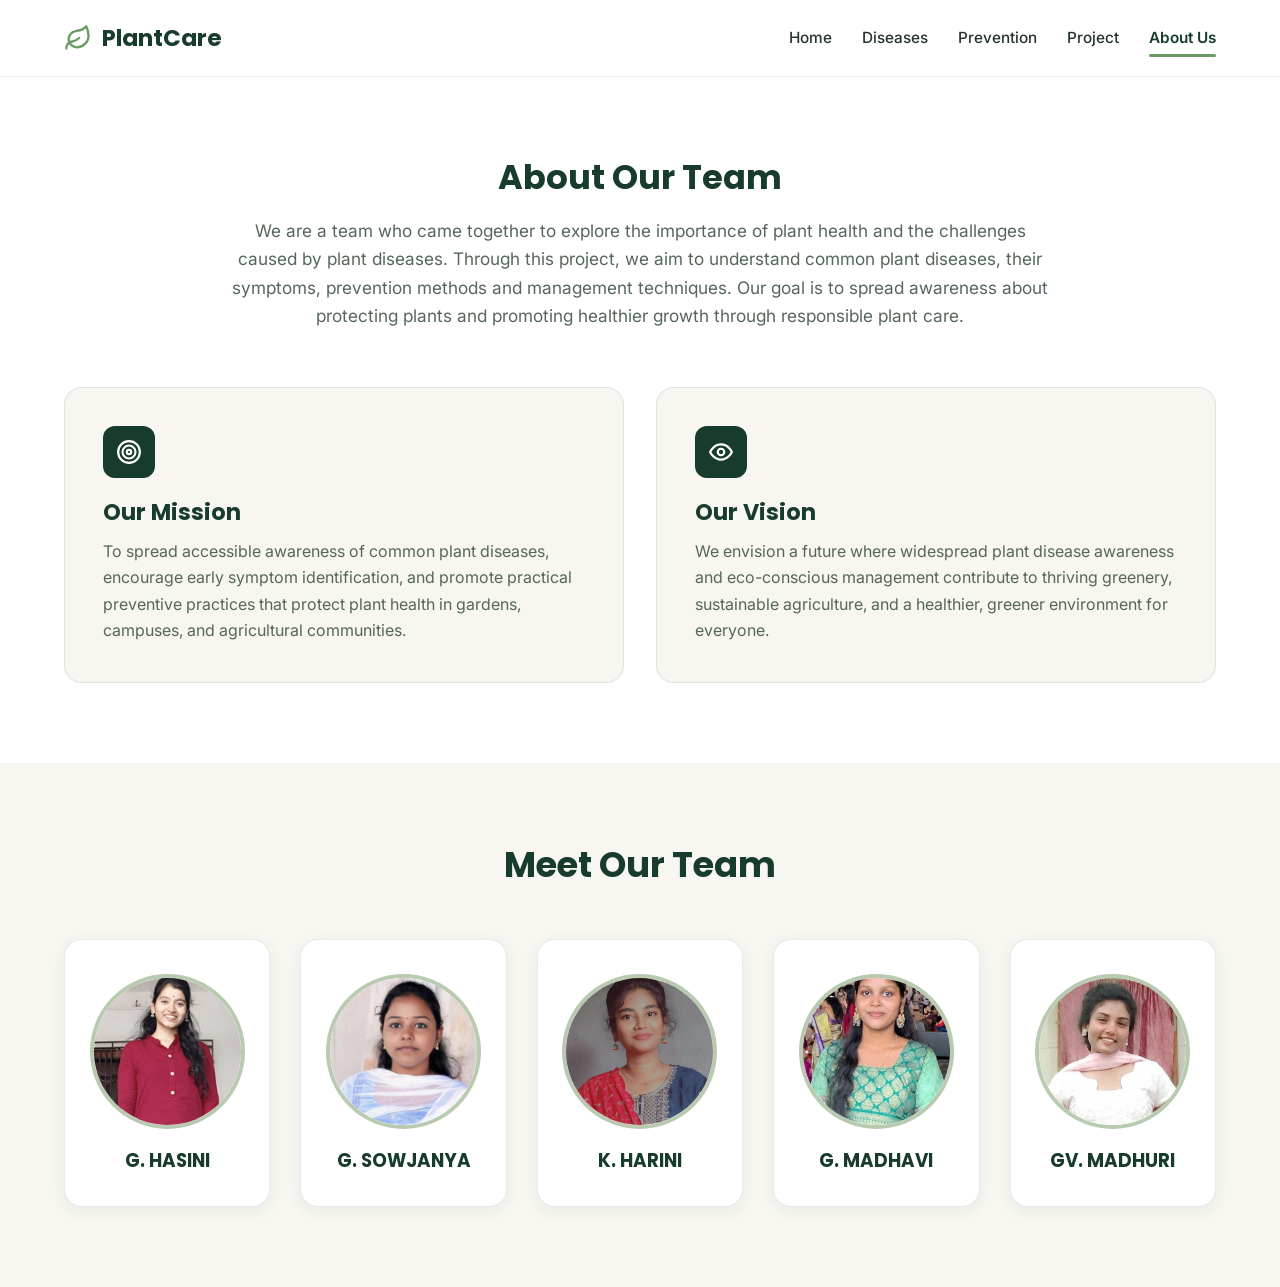
==== about.html @ 59e24690 "Initial commit" ====
<!DOCTYPE html>
<html lang="en">
<head>
  <meta charset="UTF-8">
  <meta name="viewport" content="width=device-width, initial-scale=1.0">
  <title>About Us – PlantCare</title>
  <link rel="preconnect" href="https://fonts.googleapis.com">
  <link rel="preconnect" href="https://fonts.gstatic.com" crossorigin>
  <link href="https://fonts.googleapis.com/css2?family=Inter:wght@400;500;600&family=Poppins:wght@500;600;700&display=swap" rel="stylesheet">
  <link rel="stylesheet" href="css/style.css">
</head>
<body>

  <!-- Sticky Navigation Bar -->
  <header class="navbar">
    <div class="container nav-container">
      <a href="index.html" class="logo">
        <svg class="logo-icon" viewBox="0 0 24 24" fill="none" stroke="currentColor" stroke-width="2" stroke-linecap="round" stroke-linejoin="round">
          <path d="M11 20A7 7 0 0 1 9.8 6.1C15.5 5 17 4.48 19 2c1 2 2 4.18 2 8 0 5.5-4.78 10-10 10Z"/>
          <path d="M2 21c0-3 1.85-5.36 5.08-6C9.5 14.52 12 13 13 12"/>
        </svg>
        <span>PlantCare</span>
      </a>

      <button class="hamburger" id="hamburger" aria-label="Toggle Menu" aria-expanded="false">
        <span></span>
        <span></span>
        <span></span>
      </button>

      <nav class="nav-links" id="nav-links">
        <a href="index.html">Home</a>
        <a href="diseases.html">Diseases</a>
        <a href="prevention.html">Prevention</a>
        <a href="project.html">Project</a>
        <a href="about.html" class="active">About Us</a>
      </nav>
    </div>
  </header>

  <!-- Page Header -->
  <!-- <section class="page-banner">
    <div class="container fade-in">
      <span class="badge">Student Initiative</span>
      <h1>About Our Team</h1>

    </div>
  </section> -->

  <!-- About Our Team, Mission & Vision -->
  <section class="section">
    <div class="container">
      <div class="about-intro fade-in">
        <!-- <span class="section-subtitle">Who We Are</span> -->
        <h2>About Our Team</h2>
        <p>We are a team who came together to explore the importance of plant health and the challenges caused by plant diseases. Through this project, we aim to understand common plant diseases, their symptoms, prevention methods and management techniques. Our goal is to spread awareness about protecting plants and promoting healthier growth through responsible plant care.</p>
      </div>

      <div class="mv-grid">
        <div class="mv-card fade-in">
          <div class="mv-icon">
            <svg viewBox="0 0 24 24" fill="none" stroke="currentColor" stroke-width="2"><circle cx="12" cy="12" r="10"/><circle cx="12" cy="12" r="6"/><circle cx="12" cy="12" r="2"/></svg>
          </div>
          <h3>Our Mission</h3>
          <p>To spread accessible awareness of common plant diseases, encourage early symptom identification, and promote practical preventive practices that protect plant health in gardens, campuses, and agricultural communities.</p>
        </div>

        <div class="mv-card fade-in">
          <div class="mv-icon">
            <svg viewBox="0 0 24 24" fill="none" stroke="currentColor" stroke-width="2"><path d="M2 12s3-7 10-7 10 7 10 7-3 7-10 7-10-7-10-7Z"/><circle cx="12" cy="12" r="3"/></svg>
          </div>
          <h3>Our Vision</h3>
          <p>We envision a future where widespread plant disease awareness and eco-conscious management contribute to thriving greenery, sustainable agriculture, and a healthier, greener environment for everyone.</p>
        </div>
      </div>
    </div>
  </section>

  <!-- Meet Our Team Section -->
  <section class="section bg-cream">
    <div class="container">
      <div class="section-header fade-in">
        <!-- <span class="section-subtitle">Project Contributors</span> -->
        <h2>Meet Our Team</h2>
      </div>

      
      <div class="team-grid">
        <div class="team-card fade-in">
          <div class="team-photo">
            <img src="images/teampic1.jpeg" alt="Team Member 1">
          </div>
          <h3>G. HASINI</h3>
        </div>

        <!-- Team Member 2 -->
        <div class="team-card fade-in">
          <div class="team-photo">
            <img src="images/teampic2.jpeg" alt="Team Member 2">
          </div>
          <h3>G. SOWJANYA</h3>
        </div>

         <!-- Team Member 2 -->
        <div class="team-card fade-in">
          <div class="team-photo">
            <img src="images/teampic3.jpeg" alt="Team Member 2">
          </div>
          <h3>K. HARINI </h3>
        </div>

         <!-- Team Member 2 -->
        <div class="team-card fade-in">
          <div class="team-photo">
            <img src="images/teampic4.jpeg" alt="Team Member 2">
          </div>
          <h3>G. MADHAVI</h3>
        </div>

        <!-- Team Member 2 -->
        <div class="team-card fade-in">
          <div class="team-photo">
            <img src="images/teampic5.jpeg" alt="Team Member 2">
          </div>
          <h3>GV. MADHURI</h3>
        </div>

      </div>
    </div>
  </section>


  <script src="js/script.js"></script>
</body>
</html>
---- css/style.css ----
/* =========================================
   1. CSS Variables & Nature Color Palette
   ========================================= */
:root {
  --deep-forest: #183C2B;
  --dark-green: #285943;
  --leaf-green: #6B9B64;
  --sage-green: #B8CBB0;
  --soft-cream: #F7F6F0;
  --white: #FFFFFF;
  --dark-text: #26352B;
  --muted-text: #55665B;
  --border-light: rgba(24, 60, 43, 0.1);
  --shadow-sm: 0 4px 16px rgba(24, 60, 43, 0.06);
  --shadow-md: 0 12px 28px rgba(24, 60, 43, 0.12);
  --radius-md: 12px;
  --radius-lg: 18px;
  --transition: all 0.3s ease;
}

/* =========================================
   2. Reset & Base Styles
   ========================================= */
*,
*::before,
*::after {
  box-sizing: border-box;
  margin: 0;
  padding: 0;
}

html {
  scroll-behavior: smooth;
}

body {
  font-family: 'Inter', -apple-system, BlinkMacSystemFont, sans-serif;
  color: var(--dark-text);
  background-color: var(--white);
  line-height: 1.65;
  overflow-x: hidden;
}

h1, h2, h3, h4 {
  font-family: 'Poppins', sans-serif;
  color: var(--deep-forest);
  line-height: 1.25;
}

img {
  max-width: 100%;
  display: block;
}

a {
  text-decoration: none;
  color: inherit;
}

.container {
  width: 90%;
  max-width: 1200px;
  margin: 0 auto;
}

.section {
  padding: 80px 0;
}

.bg-cream {
  background-color: var(--soft-cream);
}

.section-subtitle {
  display: inline-block;
  font-size: 0.85rem;
  font-weight: 600;
  text-transform: uppercase;
  letter-spacing: 1.5px;
  color: var(--leaf-green);
  margin-bottom: 8px;
}

.section-header {
  text-align: center;
  max-width: 680px;
  margin: 0 auto 52px;
}

.section-header h2 {
  font-size: 2.2rem;
  margin-bottom: 12px;
}

.section-header p {
  color: var(--muted-text);
  font-size: 1.05rem;
}

/* =========================================
   3. Sticky Navigation Bar
   ========================================= */
.navbar {
  position: sticky;
  top: 0;
  z-index: 1000;
  background-color: rgba(255, 255, 255, 0.96);
  backdrop-filter: blur(10px);
  border-bottom: 1px solid var(--border-light);
  transition: var(--transition);
}

.navbar.scrolled {
  box-shadow: 0 4px 20px rgba(24, 60, 43, 0.08);
}

.nav-container {
  display: flex;
  align-items: center;
  justify-content: space-between;
  height: 76px;
}

.logo {
  display: flex;
  align-items: center;
  gap: 10px;
  font-family: 'Poppins', sans-serif;
  font-size: 1.45rem;
  font-weight: 700;
  color: var(--deep-forest);
}

.logo-icon {
  width: 28px;
  height: 28px;
  color: var(--leaf-green);
}

.nav-links {
  display: flex;
  align-items: center;
  gap: 30px;
}

.nav-links a {
  font-size: 0.96rem;
  font-weight: 500;
  color: var(--dark-text);
  position: relative;
  padding: 6px 0;
  transition: var(--transition);
}

.nav-links a::after {
  content: '';
  position: absolute;
  left: 0;
  bottom: 0;
  width: 0;
  height: 2.5px;
  background-color: var(--leaf-green);
  border-radius: 2px;
  transition: width 0.3s ease;
}

.nav-links a:hover,
.nav-links a.active {
  color: var(--deep-forest);
  font-weight: 600;
}

.nav-links a:hover::after,
.nav-links a.active::after {
  width: 100%;
}

/* Hamburger Button */
.hamburger {
  display: none;
  flex-direction: column;
  justify-content: space-between;
  width: 28px;
  height: 20px;
  background: transparent;
  border: none;
  cursor: pointer;
}

.hamburger span {
  display: block;
  width: 100%;
  height: 2.5px;
  background-color: var(--deep-forest);
  border-radius: 2px;
  transition: var(--transition);
}

/* =========================================
   4. Hero Section & Page Banners
   ========================================= */
.hero {
  position: relative;
  min-height: 85vh;
  display: flex;
  align-items: center;
  background-color: var(--deep-forest);
  background-size: cover;
  background-position: center;
  color: var(--white);
}

.hero-overlay {
  position: absolute;
  inset: 0;
  background: linear-gradient(
    115deg,
    rgba(24, 60, 43, 0.9) 0%,
    rgba(40, 89, 67, 0.72) 55%,
    rgba(24, 60, 43, 0.45) 100%
  );
}

.hero-content {
  position: relative;
  z-index: 2;
  max-width: 680px;
  padding: 60px 0;
}

.badge {
  display: inline-block;
  padding: 6px 14px;
  background-color: rgba(184, 203, 176, 0.22);
  border: 1px solid rgba(184, 203, 176, 0.45);
  color: var(--soft-cream);
  border-radius: 50px;
  font-size: 0.82rem;
  font-weight: 500;
  letter-spacing: 0.8px;
  margin-bottom: 18px;
}

.hero h1 {
  color: var(--white);
  font-size: clamp(2.4rem, 5vw, 3.6rem);
  font-weight: 700;
  margin-bottom: 20px;
}

.hero p {
  font-size: 1.15rem;
  color: rgba(255, 255, 255, 0.9);
  margin-bottom: 34px;
  max-width: 580px;
}

.hero-buttons {
  display: flex;
  flex-wrap: wrap;
  gap: 16px;
}

/* Buttons */
.btn {
  display: inline-flex;
  align-items: center;
  justify-content: center;
  padding: 14px 28px;
  font-family: 'Poppins', sans-serif;
  font-size: 0.96rem;
  font-weight: 600;
  border-radius: 8px;
  transition: var(--transition);
  cursor: pointer;
}

.btn-primary {
  background-color: var(--leaf-green);
  color: var(--white);
  border: 2px solid var(--leaf-green);
}

.btn-primary:hover {
  background-color: var(--dark-green);
  border-color: var(--dark-green);
  transform: translateY(-2px);
}

.btn-outline {
  background-color: transparent;
  color: var(--white);
  border: 2px solid var(--white);
}

.btn-outline:hover {
  background-color: var(--white);
  color: var(--deep-forest);
  transform: translateY(-2px);
}

/* Inner Page Banner */
.page-banner {
  background: linear-gradient(135deg, var(--deep-forest), var(--dark-green));
  color: var(--white);
  padding: 72px 0;
  text-align: center;
}

.page-banner h1 {
  color: var(--white);
  font-size: clamp(2rem, 4vw, 2.8rem);
  margin-bottom: 12px;
}

.page-banner p {
  color: var(--sage-green);
  max-width: 640px;
  margin: 0 auto;
  font-size: 1.08rem;
}

/* =========================================
   5. Home Page Intro & Features
   ========================================= */
.intro-grid {
  display: grid;
  grid-template-columns: 1.15fr 0.85fr;
  gap: 48px;
  align-items: center;
}

.intro-text h2 {
  font-size: 2rem;
  margin-bottom: 18px;
}

.intro-text p {
  color: var(--muted-text);
  margin-bottom: 16px;
}

.stats-row {
  display: flex;
  gap: 32px;
  margin-top: 28px;
  padding-top: 24px;
  border-top: 1px solid var(--border-light);
}

.stat-item h3 {
  font-size: 1.8rem;
  color: var(--leaf-green);
}

.stat-item p {
  font-size: 0.88rem;
  margin: 0;
}

.intro-image img {
  width: 100%;
  height: 410px;
  object-fit: cover;
  background-color: var(--sage-green);
  border-radius: var(--radius-lg);
  box-shadow: var(--shadow-md);
}

.features-grid {
  display: grid;
  grid-template-columns: repeat(3, 1fr);
  gap: 28px;
}

.feature-card {
  background: var(--white);
  padding: 34px 28px;
  border-radius: var(--radius-md);
  box-shadow: var(--shadow-sm);
  border: 1px solid var(--border-light);
  transition: var(--transition);
}

.feature-card:hover {
  transform: translateY(-6px);
  box-shadow: var(--shadow-md);
}

.feature-icon {
  width: 50px;
  height: 50px;
  background-color: var(--soft-cream);
  color: var(--dark-green);
  border-radius: 12px;
  display: flex;
  align-items: center;
  justify-content: center;
  margin-bottom: 20px;
}

.feature-icon svg {
  width: 24px;
  height: 24px;
}

.feature-card h3 {
  font-size: 1.25rem;
  margin-bottom: 10px;
}

.feature-card p {
  color: var(--muted-text);
  font-size: 0.95rem;
  margin-bottom: 18px;
}

.card-link {
  font-weight: 600;
  font-size: 0.92rem;
  color: var(--dark-green);
  transition: var(--transition);
}

.card-link:hover {
  color: var(--leaf-green);
}

/* =========================================
   6. Diseases Page Cards
   ========================================= */
.diseases-grid {
  display: grid;
  grid-template-columns: repeat(2, 1fr);
  gap: 32px;
}

.disease-card {
  background: var(--white);
  border-radius: var(--radius-lg);
  overflow: hidden;
  box-shadow: var(--shadow-sm);
  border: 1px solid var(--border-light);
  display: flex;
  flex-direction: column;
  transition: var(--transition);
}

.disease-card:hover {
  transform: translateY(-6px);
  box-shadow: var(--shadow-md);
}

.card-img-wrap {
  position: relative;
  height: 240px;
  background-color: var(--sage-green);
  overflow: hidden;
}

.card-img-wrap img {
  width: 100%;
  height: 100%;
  object-fit: cover;
  transition: transform 0.5s ease;
}

.disease-card:hover .card-img-wrap img {
  transform: scale(1.06);
}

.pathogen-tag {
  position: absolute;
  top: 14px;
  right: 14px;
  background-color: rgba(24, 60, 43, 0.9);
  color: var(--white);
  font-size: 0.78rem;
  font-weight: 500;
  padding: 5px 12px;
  border-radius: 50px;
}

.card-body {
  padding: 28px;
  flex: 1;
  display: flex;
  flex-direction: column;
}

.card-body h3 {
  font-size: 1.35rem;
  margin-bottom: 10px;
}

.disease-desc {
  color: var(--muted-text);
  font-size: 0.95rem;
  margin-bottom: 18px;
}

.disease-meta {
  margin-top: auto;
  background-color: var(--soft-cream);
  padding: 16px;
  border-radius: 10px;
  font-size: 0.9rem;
}

.disease-meta p {
  margin-bottom: 8px;
}

.disease-meta p:last-child {
  margin-bottom: 0;
}

.disease-meta strong {
  color: var(--deep-forest);
}

.cta-box {
  margin-top: 64px;
  background-color: var(--soft-cream);
  border: 1px solid var(--sage-green);
  border-radius: var(--radius-lg);
  padding: 44px 32px;
  text-align: center;
}

.cta-box h3 {
  font-size: 1.6rem;
  margin-bottom: 10px;
}

.cta-box p {
  color: var(--muted-text);
  margin-bottom: 24px;
}

/* =========================================
   7. Prevention Page Cards
   ========================================= */
.prevention-grid {
  display: grid;
  grid-template-columns: repeat(2, 1fr);
  gap: 28px;
}

.prevention-card {
  background-color: var(--white);
  border: 1px solid var(--border-light);
  border-radius: var(--radius-md);
  padding: 32px;
  box-shadow: var(--shadow-sm);
  transition: var(--transition);
}

.prevention-card:hover {
  transform: translateY(-5px);
  box-shadow: var(--shadow-md);
  border-color: var(--leaf-green);
}

.prev-header {
  display: flex;
  align-items: center;
  justify-content: space-between;
  margin-bottom: 18px;
}

.prev-icon {
  width: 52px;
  height: 52px;
  border-radius: 12px;
  background-color: var(--soft-cream);
  color: var(--dark-green);
  display: flex;
  align-items: center;
  justify-content: center;
}

.prev-icon svg {
  width: 26px;
  height: 26px;
}

.step-num {
  font-family: 'Poppins', sans-serif;
  font-size: 1.5rem;
  font-weight: 700;
  color: var(--sage-green);
}

.prevention-card h3 {
  font-size: 1.25rem;
  margin-bottom: 10px;
}

.prevention-card p {
  color: var(--muted-text);
  font-size: 0.96rem;
}

/* =========================================
   8. Project Page & 20-Photo Lightbox Gallery
   ========================================= */
.overview-card {
  background-color: var(--soft-cream);
  padding: 44px;
  border-radius: var(--radius-lg);
  border-left: 5px solid var(--dark-green);
  margin-bottom: 64px;
}

.overview-card h2 {
  font-size: 1.9rem;
  margin-bottom: 16px;
}

.overview-card p {
  color: var(--dark-text);
  font-size: 1.05rem;
}

.objectives-grid {
  display: grid;
  grid-template-columns: repeat(3, 1fr);
  gap: 22px;
}

.objective-item {
  background: var(--white);
  border: 1px solid var(--border-light);
  border-radius: var(--radius-md);
  padding: 24px;
  display: flex;
  align-items: flex-start;
  gap: 14px;
  box-shadow: var(--shadow-sm);
  transition: var(--transition);
}

.objective-item:hover {
  transform: translateY(-4px);
  box-shadow: var(--shadow-md);
}

.obj-check {
  flex-shrink: 0;
  width: 28px;
  height: 28px;
  border-radius: 50%;
  background-color: var(--leaf-green);
  color: var(--white);
  display: flex;
  align-items: center;
  justify-content: center;
  font-size: 0.85rem;
  font-weight: 700;
}

.objective-item p {
  font-weight: 500;
  font-size: 0.96rem;
}

/* Gallery Grid */
.gallery-grid {
  display: grid;
  grid-template-columns: repeat(4, 1fr);
  gap: 20px;
}

.gallery-item {
  position: relative;
  aspect-ratio: 4 / 3;
  border-radius: var(--radius-md);
  overflow: hidden;
  background-color: var(--sage-green);
  box-shadow: var(--shadow-sm);
  cursor: pointer;
}

.gallery-item img {
  width: 100%;
  height: 100%;
  object-fit: cover;
  transition: transform 0.45s ease;
}

.gallery-overlay {
  position: absolute;
  inset: 0;
  background: rgba(24, 60, 43, 0.55);
  display: flex;
  align-items: center;
  justify-content: center;
  opacity: 0;
  transition: opacity 0.3s ease;
}

.gallery-overlay span {
  color: var(--white);
  font-family: 'Poppins', sans-serif;
  font-size: 0.9rem;
  font-weight: 500;
  padding: 8px 16px;
  border: 1px solid rgba(255, 255, 255, 0.7);
  border-radius: 50px;
  background-color: rgba(24, 60, 43, 0.6);
}

.gallery-item:hover img {
  transform: scale(1.08);
}

.gallery-item:hover .gallery-overlay {
  opacity: 1;
}

/* Lightbox Modal */
.lightbox {
  position: fixed;
  inset: 0;
  z-index: 2000;
  background-color: rgba(15, 32, 24, 0.94);
  display: none;
  align-items: center;
  justify-content: center;
  padding: 24px;
}

.lightbox.open {
  display: flex;
}

.lightbox-content {
  max-width: 900px;
  max-height: 85vh;
  text-align: center;
}

.lightbox-content img {
  max-height: 72vh;
  width: auto;
  margin: 0 auto;
  border-radius: var(--radius-md);
  box-shadow: 0 12px 40px rgba(0, 0, 0, 0.5);
}

.lightbox-caption {
  margin-top: 14px;
  color: var(--white);
  display: flex;
  justify-content: space-between;
  align-items: center;
  gap: 16px;
  font-size: 0.95rem;
}

.lightbox-caption span {
  color: var(--sage-green);
  font-weight: 600;
  white-space: nowrap;
}

.lightbox-close,
.lightbox-prev,
.lightbox-next {
  position: absolute;
  background: rgba(255, 255, 255, 0.14);
  color: var(--white);
  border: none;
  cursor: pointer;
  border-radius: 50%;
  width: 48px;
  height: 48px;
  font-size: 1.5rem;
  display: flex;
  align-items: center;
  justify-content: center;
  transition: var(--transition);
}

.lightbox-close:hover,
.lightbox-prev:hover,
.lightbox-next:hover {
  background: var(--leaf-green);
}

.lightbox-close {
  top: 24px;
  right: 28px;
  font-size: 1.8rem;
}

.lightbox-prev {
  left: 24px;
  top: 50%;
  transform: translateY(-50%);
}

.lightbox-next {
  right: 24px;
  top: 50%;
  transform: translateY(-50%);
}

/* =========================================
   9. About Us & Circular Team Grid
   ========================================= */
.about-intro {
  max-width: 820px;
  margin: 0 auto 56px;
  text-align: center;
}

.about-intro h2 {
  font-size: 2.1rem;
  margin-bottom: 18px;
}

.about-intro p {
  font-size: 1.08rem;
  color: var(--muted-text);
}

.mv-grid {
  display: grid;
  grid-template-columns: repeat(2, 1fr);
  gap: 32px;
}

.mv-card {
  background-color: var(--soft-cream);
  padding: 38px;
  border-radius: var(--radius-lg);
  border: 1px solid var(--border-light);
  transition: var(--transition);
}

.mv-card:hover {
  transform: translateY(-5px);
  box-shadow: var(--shadow-md);
}

.mv-icon {
  width: 52px;
  height: 52px;
  border-radius: 12px;
  background-color: var(--deep-forest);
  color: var(--white);
  display: flex;
  align-items: center;
  justify-content: center;
  margin-bottom: 20px;
}

.mv-icon svg {
  width: 26px;
  height: 26px;
}

.mv-card h3 {
  font-size: 1.4rem;
  margin-bottom: 12px;
}

.mv-card p {
  color: var(--muted-text);
}

.team-grid {
  display: grid;
  grid-template-columns: repeat(5, 1fr);
  gap: 30px;
}

.team-card {
  background: var(--white);
  padding: 34px 20px;
  border-radius: var(--radius-lg);
  text-align: center;
  box-shadow: var(--shadow-sm);
  border: 1px solid var(--border-light);
  transition: var(--transition);
}

.team-card:hover {
  transform: translateY(-6px);
  box-shadow: var(--shadow-md);
}

.team-photo {
  width: 155px;
  height: 155px;
  margin: 0 auto 20px;
  border-radius: 50%;
  overflow: hidden;
  border: 4px solid var(--sage-green);
  background-color: var(--soft-cream);
  transition: var(--transition);
}

.team-card:hover .team-photo {
  border-color: var(--leaf-green);
}

.team-photo img {
  width: 100%;
  height: 100%;
  object-fit: cover;
}

.team-card h3 {
  font-size: 1.15rem;
  color: var(--deep-forest);
}

/* =========================================
   10. Footer
   ========================================= */
.footer {
  background-color: var(--deep-forest);
  color: var(--sage-green);
  padding-top: 64px;
}

.footer-grid {
  display: grid;
  grid-template-columns: 1.4fr 1fr 1.2fr;
  gap: 44px;
  padding-bottom: 48px;
}

.footer-logo {
  color: var(--white);
  margin-bottom: 16px;
}

.footer-brand p {
  font-size: 0.94rem;
  margin-bottom: 14px;
}

.footer-motto {
  display: inline-block;
  color: var(--white);
  font-family: 'Poppins', sans-serif;
  font-weight: 600;
  font-size: 0.92rem;
  padding: 6px 14px;
  background-color: rgba(107, 155, 100, 0.25);
  border-radius: 6px;
}

.footer h4 {
  color: var(--white);
  font-size: 1.1rem;
  margin-bottom: 18px;
}

.footer-links ul {
  list-style: none;
}

.footer-links li {
  margin-bottom: 10px;
}

.footer-links a {
  font-size: 0.94rem;
  transition: var(--transition);
}

.footer-links a:hover {
  color: var(--white);
  padding-left: 5px;
}

.footer-info p {
  font-size: 0.94rem;
}

.footer-bottom {
  border-top: 1px solid rgba(184, 203, 176, 0.18);
  padding: 20px 0;
  text-align: center;
  font-size: 0.88rem;
}

/* =========================================
   11. Minimal Fade-In Scroll Animations
   ========================================= */
.fade-in {
  opacity: 0;
  transform: translateY(20px);
  transition: opacity 0.65s ease, transform 0.65s ease;
}

.fade-in.visible {
  opacity: 1;
  transform: translateY(0);
}

/* =========================================
   12. Responsive Breakpoints
   ========================================= */
@media (max-width: 992px) {
  .intro-grid,
  .diseases-grid,
  .prevention-grid,
  .mv-grid {
    grid-template-columns: 1fr;
  }

  .features-grid,
  .objectives-grid {
    grid-template-columns: repeat(2, 1fr);
  }

  .gallery-grid {
    grid-template-columns: repeat(3, 1fr);
  }

  .team-grid {
    grid-template-columns: repeat(2, 1fr);
  }

  .footer-grid {
    grid-template-columns: 1fr 1fr;
  }
}

@media (max-width: 768px) {
  .hamburger {
    display: flex;
  }

  .nav-links {
    position: absolute;
    top: 76px;
    left: 0;
    right: 0;
    background-color: var(--white);
    flex-direction: column;
    align-items: flex-start;
    padding: 20px 5%;
    gap: 16px;
    border-bottom: 1px solid var(--border-light);
    box-shadow: var(--shadow-md);
    display: none;
  }

  .nav-links.open {
    display: flex;
  }

  .section {
    padding: 60px 0;
  }

  .features-grid,
  .objectives-grid {
    grid-template-columns: 1fr;
  }

  .gallery-grid {
    grid-template-columns: repeat(2, 1fr);
    gap: 14px;
  }

  .footer-grid {
    grid-template-columns: 1fr;
    gap: 32px;
  }

  .lightbox-prev,
  .lightbox-next {
    width: 40px;
    height: 40px;
    font-size: 1.2rem;
  }

  .lightbox-prev {
    left: 10px;
  }

  .lightbox-next {
    right: 10px;
  }
}

@media (max-width: 480px) {
  .team-grid {
    grid-template-columns: 1fr;
  }

  .overview-card {
    padding: 28px 22px;
  }

  .stats-row {
    flex-direction: column;
    gap: 16px;
  }
}
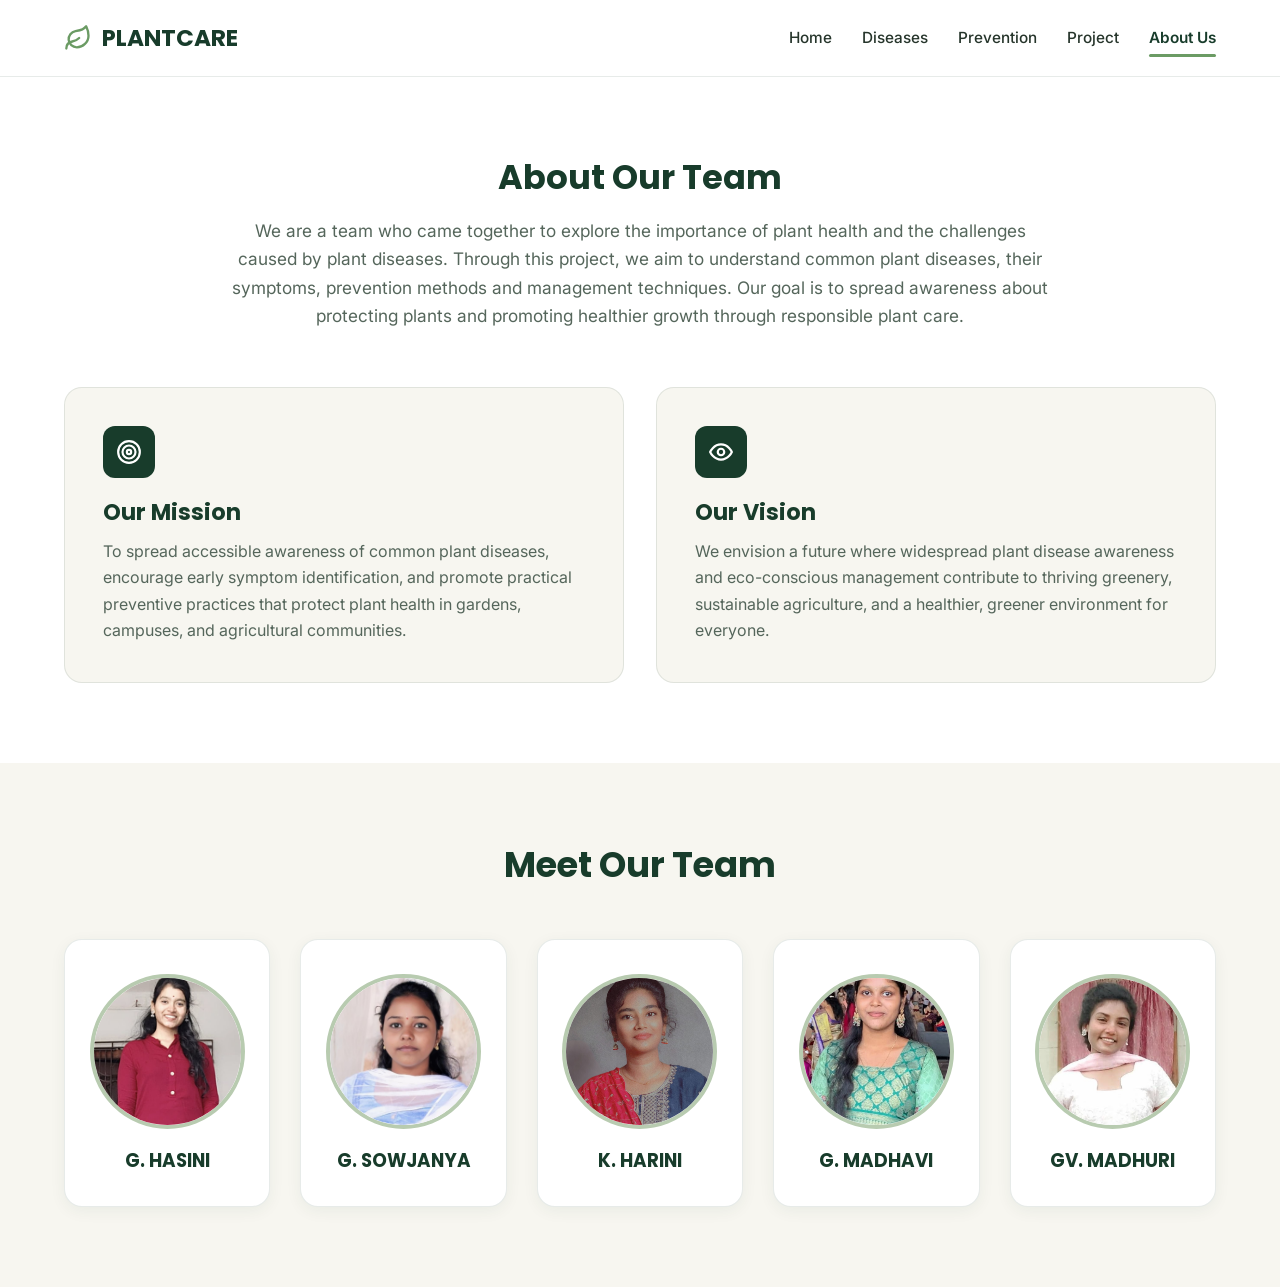
==== commit f56fd6ac: "commit2" ====
--- a/about.html
+++ b/about.html
@@ -19,7 +19,7 @@
           <path d="M11 20A7 7 0 0 1 9.8 6.1C15.5 5 17 4.48 19 2c1 2 2 4.18 2 8 0 5.5-4.78 10-10 10Z"/>
           <path d="M2 21c0-3 1.85-5.36 5.08-6C9.5 14.52 12 13 13 12"/>
         </svg>
-        <span>PlantCare</span>
+        <span>PLANTCARE</span>
       </a>
 
       <button class="hamburger" id="hamburger" aria-label="Toggle Menu" aria-expanded="false">
